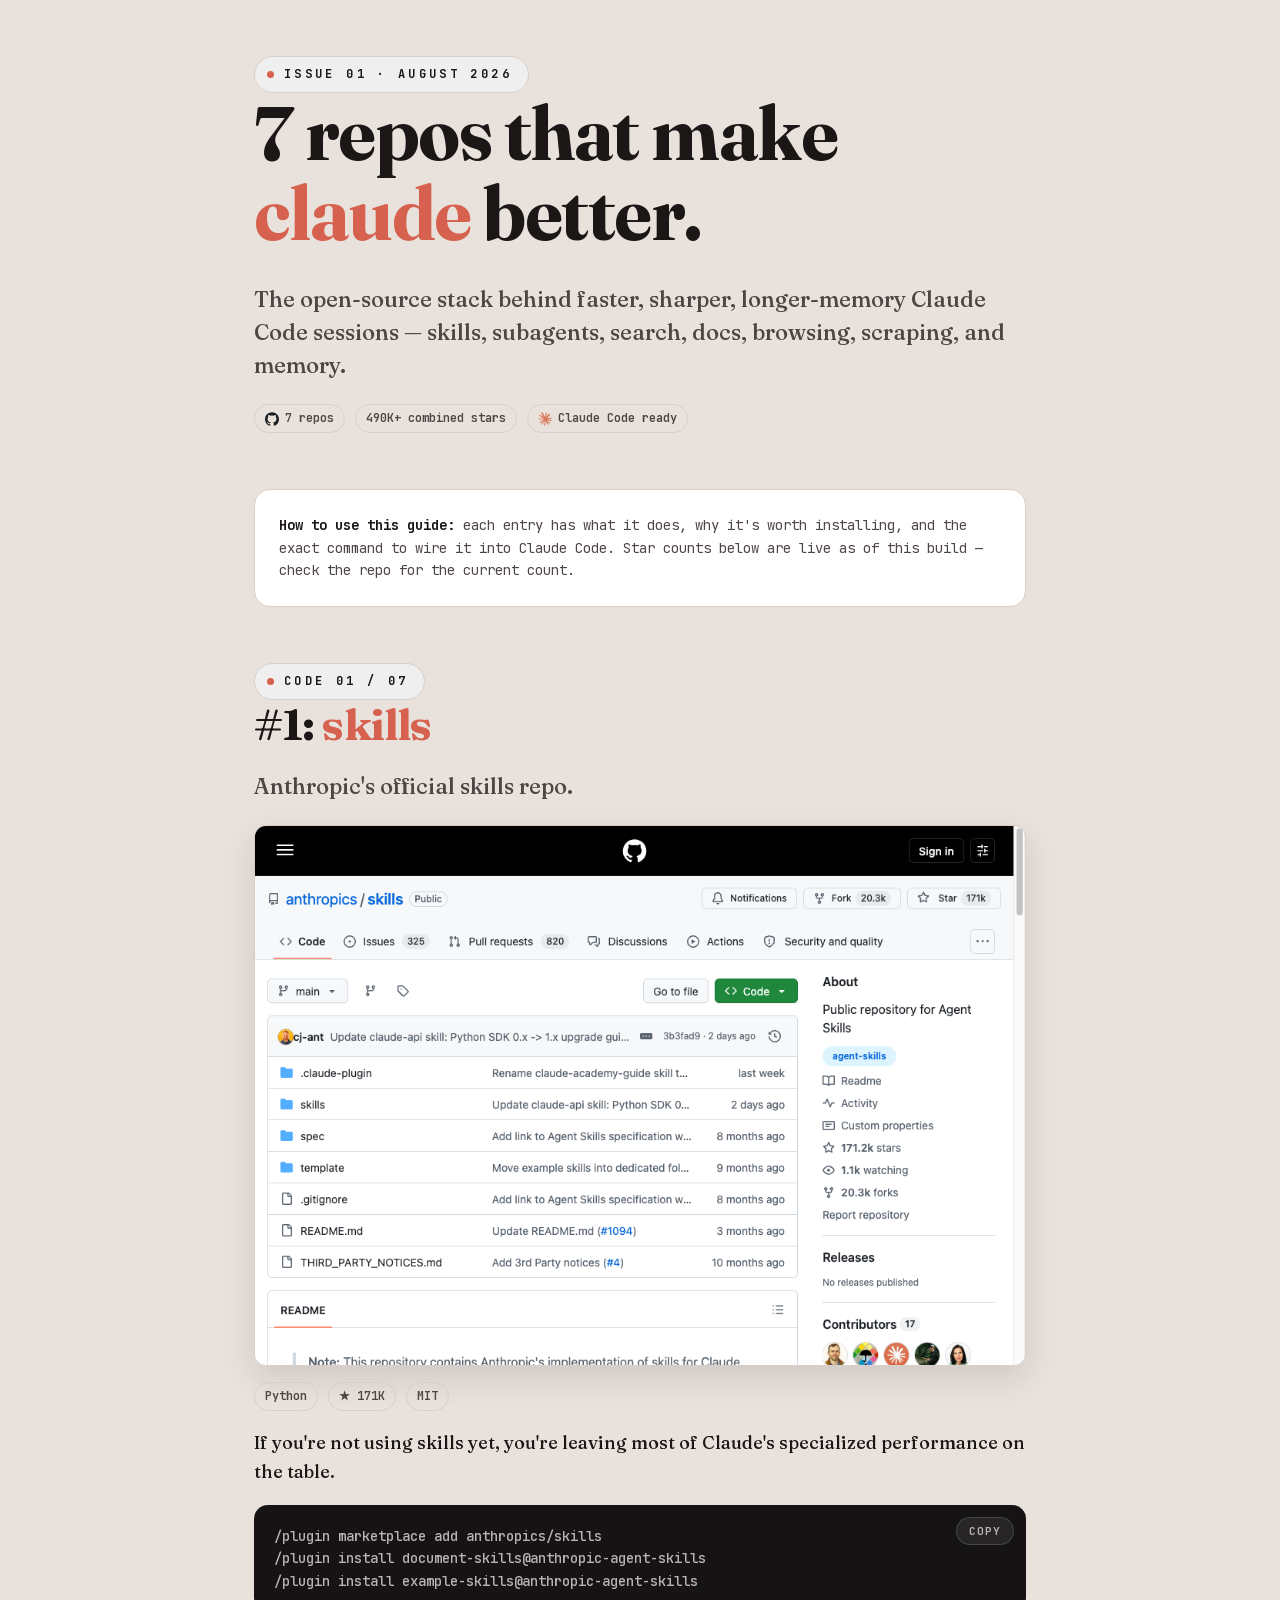
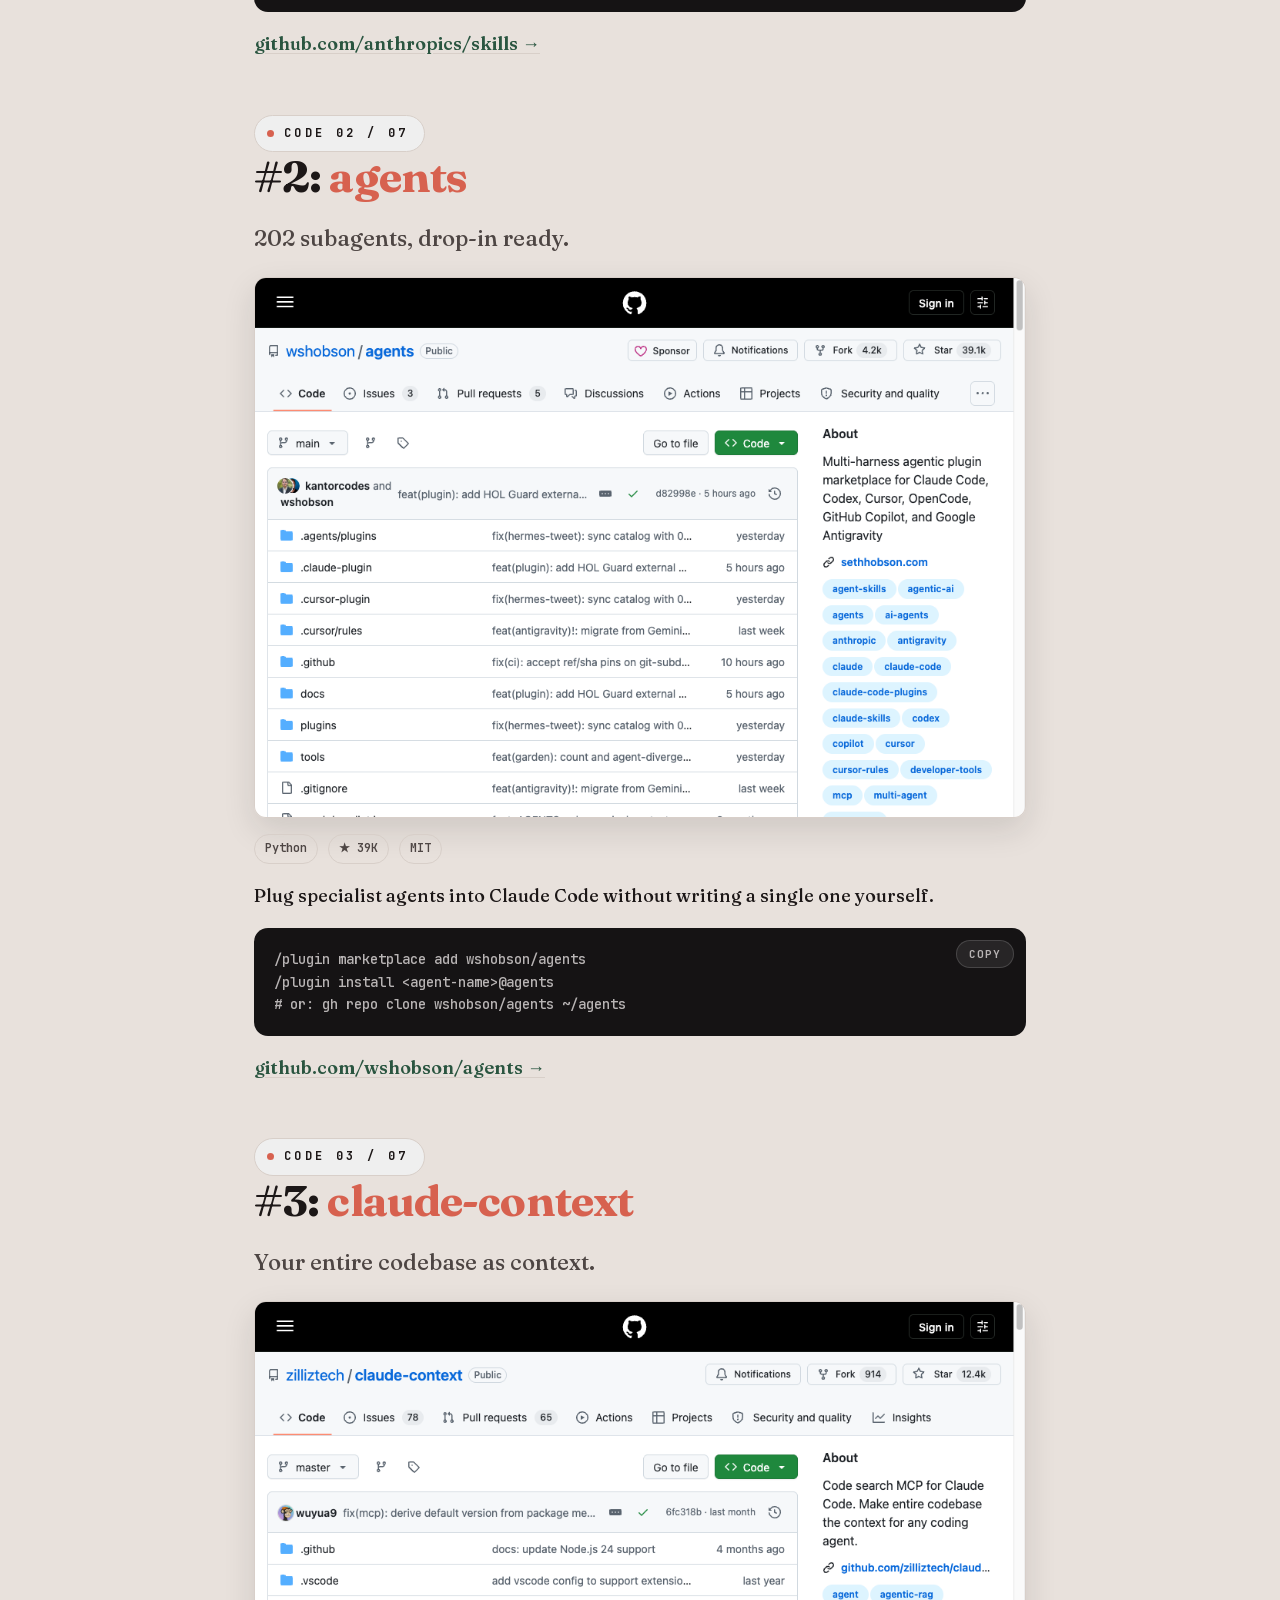
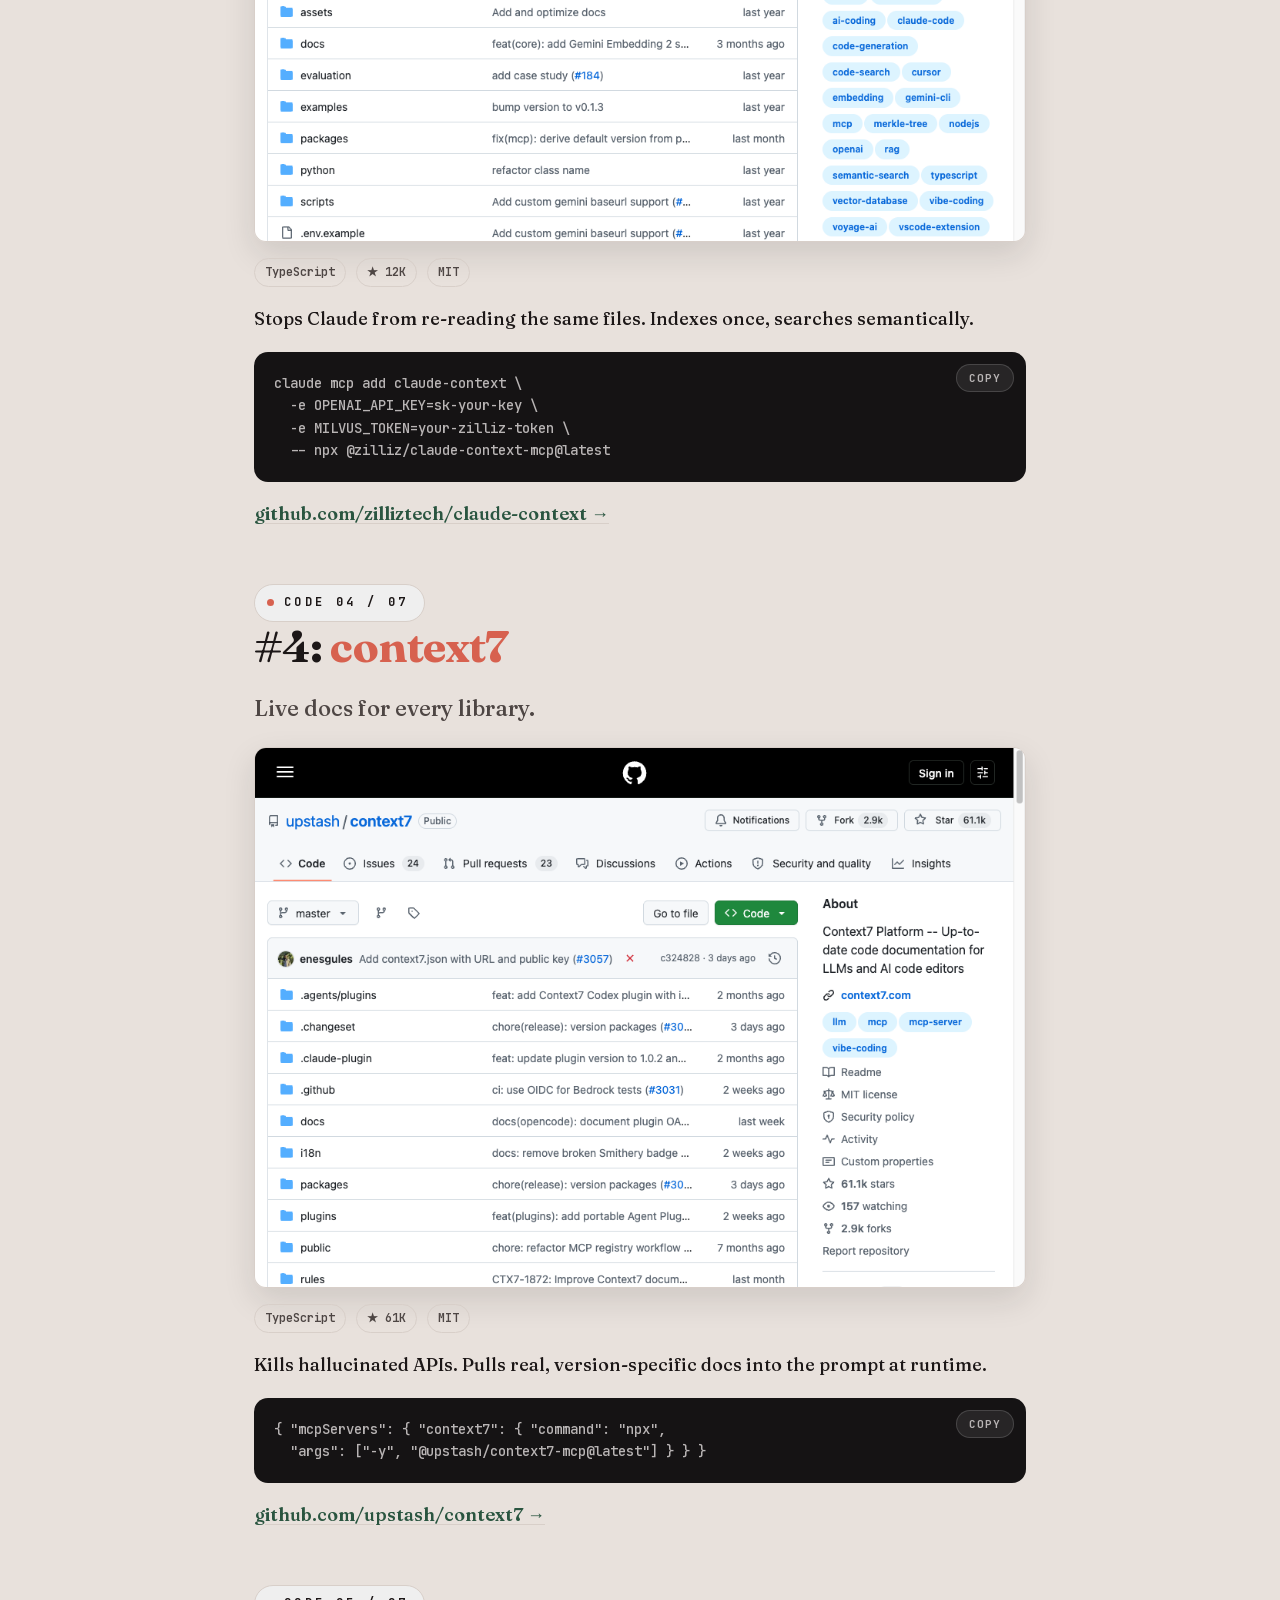
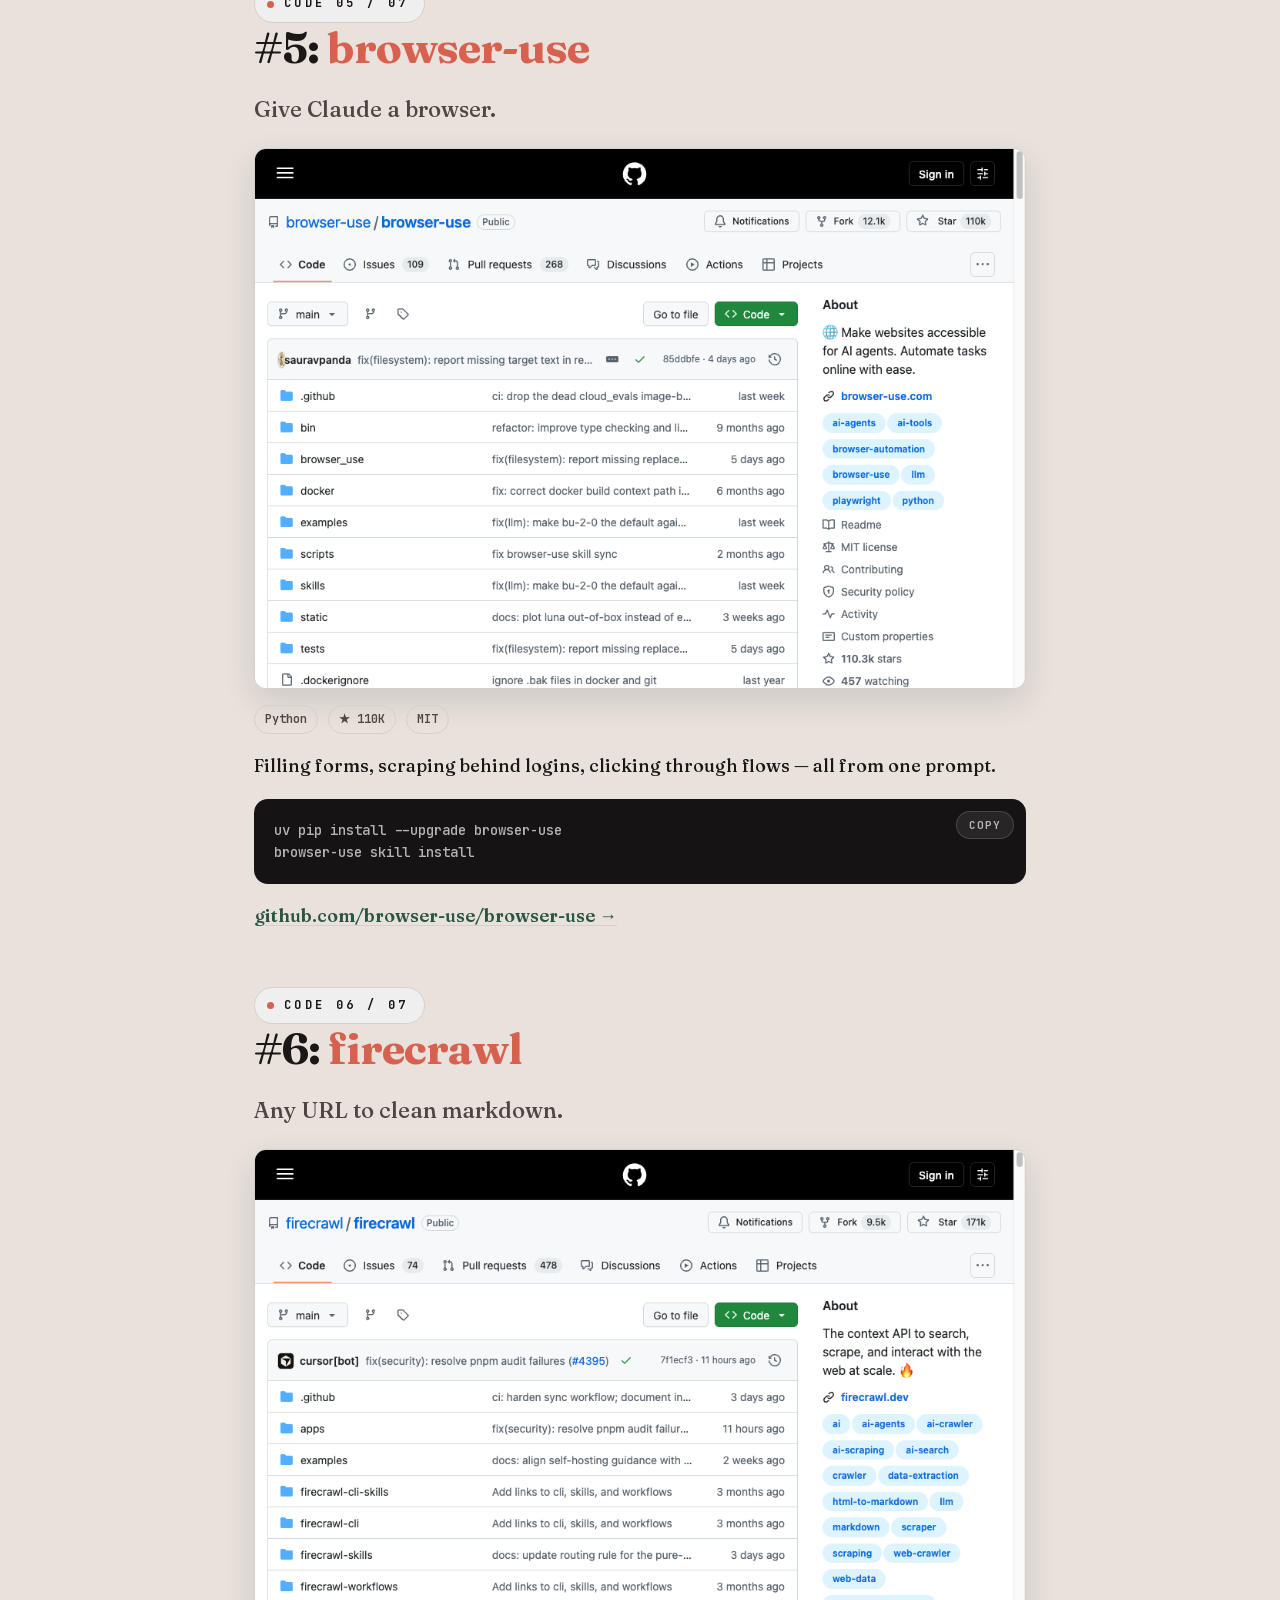
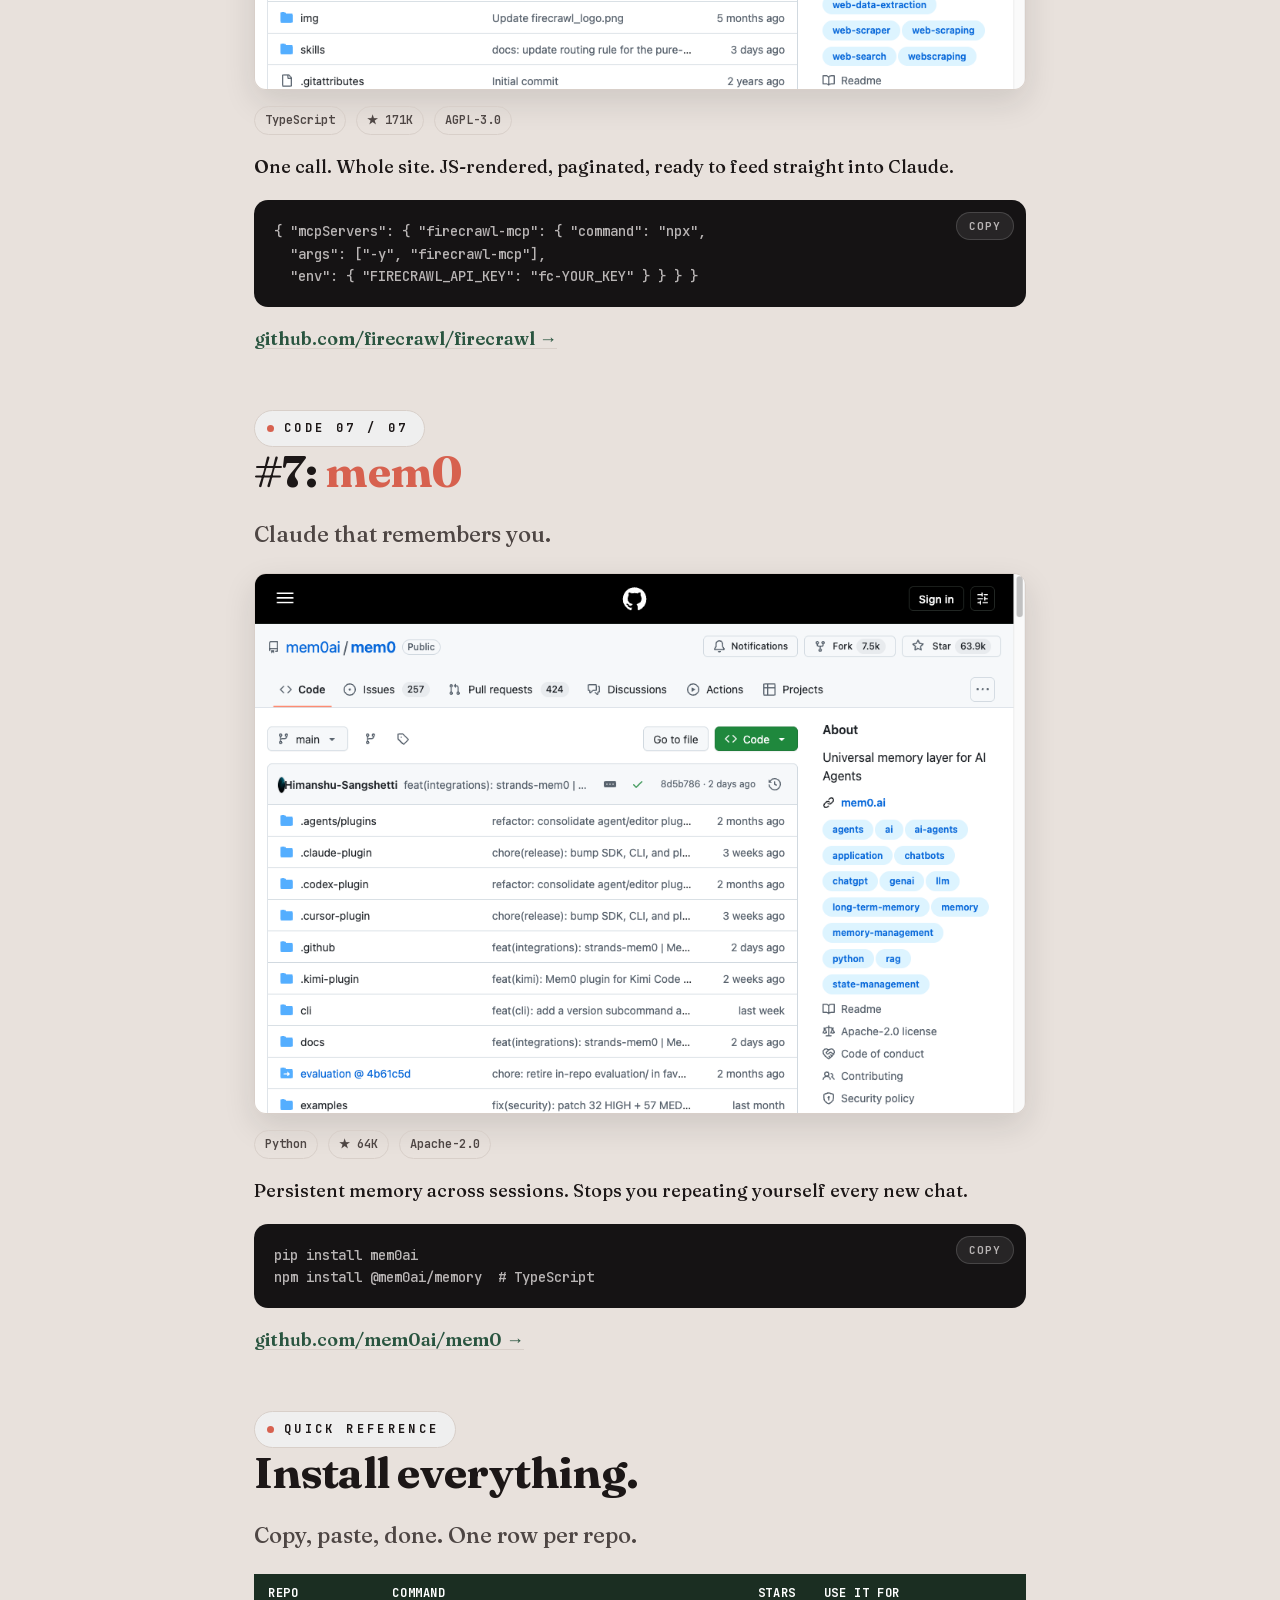
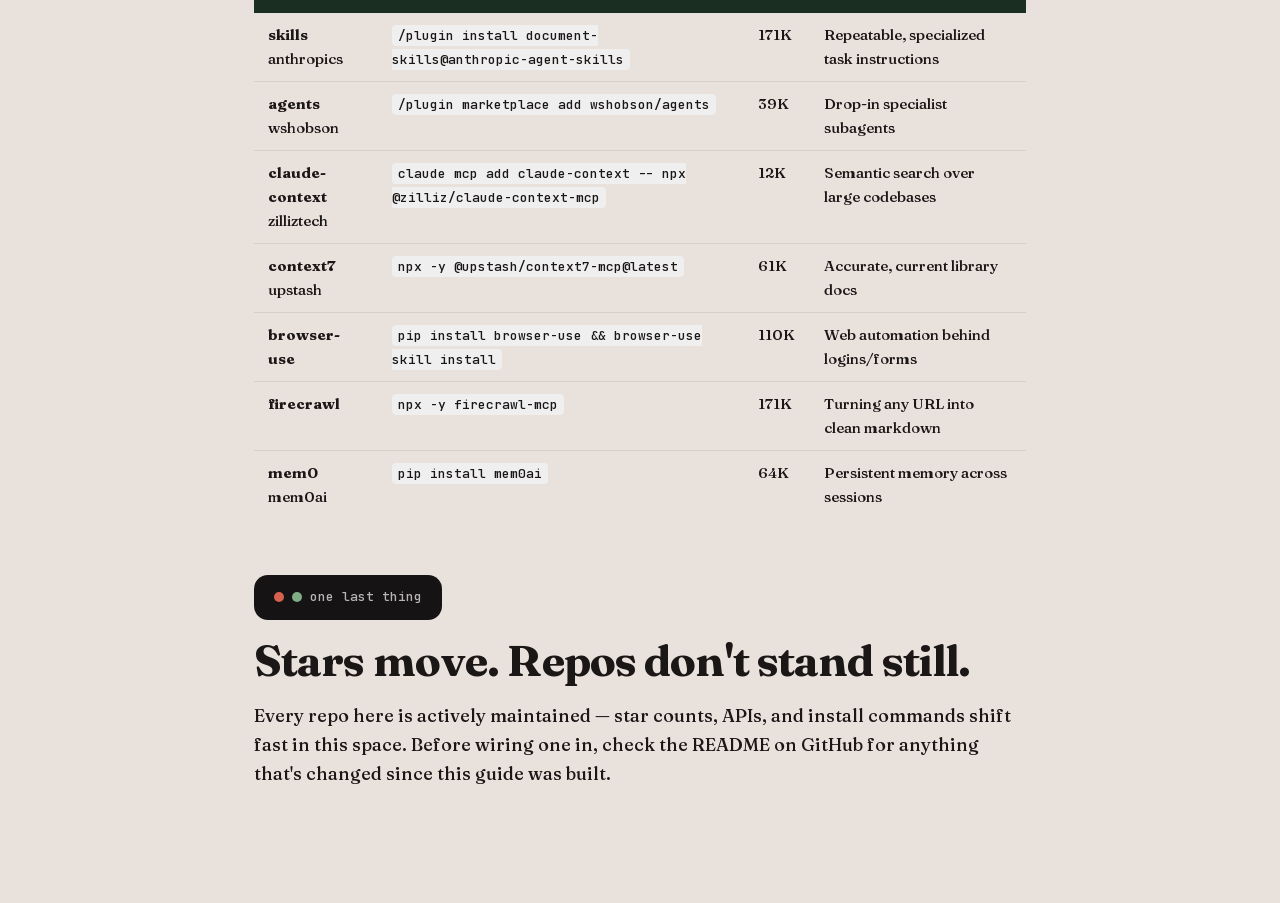
==== claude-toolkit/index.html @ 70ce28e1 "Build the Claude Toolkit eguide: 7 real repos, real screenshots Real GitHub screenshots (Playwright)" ====
<!doctype html>
<html lang="en">
<head>
<meta charset="utf-8">
<meta name="viewport" content="width=device-width, initial-scale=1">
<title>The Claude Toolkit — 7 Repos That Make Claude Better</title>
<link rel="stylesheet" href="../styles/grove/grove.css">
<script src="../styles/grove/grove.js" defer></script>
</head>
<body class="grove">
<div class="wrap">

  <section class="section">
    <span class="kicker">Issue 01 · August 2026</span>
    <h1>7 repos that make <span style="color:var(--grove-coral)">claude</span> better.</h1>
    <p class="lead">The open-source stack behind faster, sharper, longer-memory Claude Code sessions — skills, subagents, search, docs, browsing, scraping, and memory.</p>
    <div style="display:flex; gap:10px; flex-wrap:wrap; margin-top:8px;">
      <span class="tag"><img src="../styles/icons/github.svg" alt="" width="14" height="14"> 7 repos</span>
      <span class="tag">490K+ combined stars</span>
      <span class="tag"><img src="../styles/icons/anthropic.svg" alt="" width="14" height="14"> Claude Code ready</span>
    </div>
  </section>

  <section class="section">
    <div class="card mono" style="font-size:14px; color:var(--grove-muted);">
      <strong style="color:var(--grove-ink);">How to use this guide:</strong> each entry has what it does, why it's worth installing, and the exact command to wire it into Claude Code. Star counts below are live as of this build — check the repo for the current count.
    </div>
  </section>

  <!-- 01 skills -->
  <section class="section">
    <span class="kicker">Code 01 / 07</span>
    <h2>#1: <span style="color:var(--grove-coral)">skills</span></h2>
    <p class="lead">Anthropic's official skills repo.</p>
    <div class="screenshot">
      <img src="assets/screenshots/anthropics-skills.png" alt="anthropics/skills repository on GitHub" loading="lazy">
    </div>
    <div style="display:flex; gap:10px; flex-wrap:wrap; margin:14px 0;">
      <span class="tag">Python</span>
      <span class="tag">★ 171K</span>
      <span class="tag">MIT</span>
    </div>
    <p>If you're not using skills yet, you're leaving most of Claude's specialized performance on the table.</p>
    <div class="code-block">
      <button class="copy-btn" type="button">Copy</button>
      <pre>/plugin marketplace add anthropics/skills
/plugin install document-skills@anthropic-agent-skills
/plugin install example-skills@anthropic-agent-skills</pre>
    </div>
    <p><a href="https://github.com/anthropics/skills">github.com/anthropics/skills →</a></p>
  </section>

  <!-- 02 agents -->
  <section class="section">
    <span class="kicker">Code 02 / 07</span>
    <h2>#2: <span style="color:var(--grove-coral)">agents</span></h2>
    <p class="lead">202 subagents, drop-in ready.</p>
    <div class="screenshot">
      <img src="assets/screenshots/wshobson-agents.png" alt="wshobson/agents repository on GitHub" loading="lazy">
    </div>
    <div style="display:flex; gap:10px; flex-wrap:wrap; margin:14px 0;">
      <span class="tag">Python</span>
      <span class="tag">★ 39K</span>
      <span class="tag">MIT</span>
    </div>
    <p>Plug specialist agents into Claude Code without writing a single one yourself.</p>
    <div class="code-block">
      <button class="copy-btn" type="button">Copy</button>
      <pre>/plugin marketplace add wshobson/agents
/plugin install &lt;agent-name&gt;@agents
# or: gh repo clone wshobson/agents ~/agents</pre>
    </div>
    <p><a href="https://github.com/wshobson/agents">github.com/wshobson/agents →</a></p>
  </section>

  <!-- 03 claude-context -->
  <section class="section">
    <span class="kicker">Code 03 / 07</span>
    <h2>#3: <span style="color:var(--grove-coral)">claude-context</span></h2>
    <p class="lead">Your entire codebase as context.</p>
    <div class="screenshot">
      <img src="assets/screenshots/zilliztech-claude-context.png" alt="zilliztech/claude-context repository on GitHub" loading="lazy">
    </div>
    <div style="display:flex; gap:10px; flex-wrap:wrap; margin:14px 0;">
      <span class="tag">TypeScript</span>
      <span class="tag">★ 12K</span>
      <span class="tag">MIT</span>
    </div>
    <p>Stops Claude from re-reading the same files. Indexes once, searches semantically.</p>
    <div class="code-block">
      <button class="copy-btn" type="button">Copy</button>
      <pre>claude mcp add claude-context \
  -e OPENAI_API_KEY=sk-your-key \
  -e MILVUS_TOKEN=your-zilliz-token \
  -- npx @zilliz/claude-context-mcp@latest</pre>
    </div>
    <p><a href="https://github.com/zilliztech/claude-context">github.com/zilliztech/claude-context →</a></p>
  </section>

  <!-- 04 context7 -->
  <section class="section">
    <span class="kicker">Code 04 / 07</span>
    <h2>#4: <span style="color:var(--grove-coral)">context7</span></h2>
    <p class="lead">Live docs for every library.</p>
    <div class="screenshot">
      <img src="assets/screenshots/upstash-context7.png" alt="upstash/context7 repository on GitHub" loading="lazy">
    </div>
    <div style="display:flex; gap:10px; flex-wrap:wrap; margin:14px 0;">
      <span class="tag">TypeScript</span>
      <span class="tag">★ 61K</span>
      <span class="tag">MIT</span>
    </div>
    <p>Kills hallucinated APIs. Pulls real, version-specific docs into the prompt at runtime.</p>
    <div class="code-block">
      <button class="copy-btn" type="button">Copy</button>
      <pre>{ "mcpServers": { "context7": { "command": "npx",
  "args": ["-y", "@upstash/context7-mcp@latest"] } } }</pre>
    </div>
    <p><a href="https://github.com/upstash/context7">github.com/upstash/context7 →</a></p>
  </section>

  <!-- 05 browser-use -->
  <section class="section">
    <span class="kicker">Code 05 / 07</span>
    <h2>#5: <span style="color:var(--grove-coral)">browser-use</span></h2>
    <p class="lead">Give Claude a browser.</p>
    <div class="screenshot">
      <img src="assets/screenshots/browser-use.png" alt="browser-use/browser-use repository on GitHub" loading="lazy">
    </div>
    <div style="display:flex; gap:10px; flex-wrap:wrap; margin:14px 0;">
      <span class="tag">Python</span>
      <span class="tag">★ 110K</span>
      <span class="tag">MIT</span>
    </div>
    <p>Filling forms, scraping behind logins, clicking through flows — all from one prompt.</p>
    <div class="code-block">
      <button class="copy-btn" type="button">Copy</button>
      <pre>uv pip install --upgrade browser-use
browser-use skill install</pre>
    </div>
    <p><a href="https://github.com/browser-use/browser-use">github.com/browser-use/browser-use →</a></p>
  </section>

  <!-- 06 firecrawl -->
  <section class="section">
    <span class="kicker">Code 06 / 07</span>
    <h2>#6: <span style="color:var(--grove-coral)">firecrawl</span></h2>
    <p class="lead">Any URL to clean markdown.</p>
    <div class="screenshot">
      <img src="assets/screenshots/firecrawl.png" alt="firecrawl/firecrawl repository on GitHub" loading="lazy">
    </div>
    <div style="display:flex; gap:10px; flex-wrap:wrap; margin:14px 0;">
      <span class="tag">TypeScript</span>
      <span class="tag">★ 171K</span>
      <span class="tag">AGPL-3.0</span>
    </div>
    <p>One call. Whole site. JS-rendered, paginated, ready to feed straight into Claude.</p>
    <div class="code-block">
      <button class="copy-btn" type="button">Copy</button>
      <pre>{ "mcpServers": { "firecrawl-mcp": { "command": "npx",
  "args": ["-y", "firecrawl-mcp"],
  "env": { "FIRECRAWL_API_KEY": "fc-YOUR_KEY" } } } }</pre>
    </div>
    <p><a href="https://github.com/firecrawl/firecrawl">github.com/firecrawl/firecrawl →</a></p>
  </section>

  <!-- 07 mem0 -->
  <section class="section">
    <span class="kicker">Code 07 / 07</span>
    <h2>#7: <span style="color:var(--grove-coral)">mem0</span></h2>
    <p class="lead">Claude that remembers you.</p>
    <div class="screenshot">
      <img src="assets/screenshots/mem0.png" alt="mem0ai/mem0 repository on GitHub" loading="lazy">
    </div>
    <div style="display:flex; gap:10px; flex-wrap:wrap; margin:14px 0;">
      <span class="tag">Python</span>
      <span class="tag">★ 64K</span>
      <span class="tag">Apache-2.0</span>
    </div>
    <p>Persistent memory across sessions. Stops you repeating yourself every new chat.</p>
    <div class="code-block">
      <button class="copy-btn" type="button">Copy</button>
      <pre>pip install mem0ai
npm install @mem0ai/memory  # TypeScript</pre>
    </div>
    <p><a href="https://github.com/mem0ai/mem0">github.com/mem0ai/mem0 →</a></p>
  </section>

  <section class="section">
    <span class="kicker">Quick Reference</span>
    <h2>Install everything.</h2>
    <p class="lead">Copy, paste, done. One row per repo.</p>
    <div style="overflow-x:auto;">
    <table>
      <thead>
        <tr><th>Repo</th><th>Command</th><th>Stars</th><th>Use it for</th></tr>
      </thead>
      <tbody>
        <tr><td><strong>skills</strong><br>anthropics</td><td><span class="mono-cell">/plugin install document-skills@anthropic-agent-skills</span></td><td>171K</td><td>Repeatable, specialized task instructions</td></tr>
        <tr><td><strong>agents</strong><br>wshobson</td><td><span class="mono-cell">/plugin marketplace add wshobson/agents</span></td><td>39K</td><td>Drop-in specialist subagents</td></tr>
        <tr><td><strong>claude-context</strong><br>zilliztech</td><td><span class="mono-cell">claude mcp add claude-context -- npx @zilliz/claude-context-mcp</span></td><td>12K</td><td>Semantic search over large codebases</td></tr>
        <tr><td><strong>context7</strong><br>upstash</td><td><span class="mono-cell">npx -y @upstash/context7-mcp@latest</span></td><td>61K</td><td>Accurate, current library docs</td></tr>
        <tr><td><strong>browser-use</strong></td><td><span class="mono-cell">pip install browser-use && browser-use skill install</span></td><td>110K</td><td>Web automation behind logins/forms</td></tr>
        <tr><td><strong>firecrawl</strong></td><td><span class="mono-cell">npx -y firecrawl-mcp</span></td><td>171K</td><td>Turning any URL into clean markdown</td></tr>
        <tr><td><strong>mem0</strong><br>mem0ai</td><td><span class="mono-cell">pip install mem0ai</span></td><td>64K</td><td>Persistent memory across sessions</td></tr>
      </tbody>
    </table>
    </div>
  </section>

  <section class="section">
    <div class="terminal" style="width:auto; display:inline-flex;">
      <span class="dot" style="background:var(--grove-coral)"></span><span class="dot" style="background:var(--grove-sage)"></span>
      one last thing
    </div>
    <h2 style="margin-top:16px;">Stars move. Repos don't stand still.</h2>
    <p>Every repo here is actively maintained — star counts, APIs, and install commands shift fast in this space. Before wiring one in, check the README on GitHub for anything that's changed since this guide was built.</p>
  </section>

</div>
</body>
</html>
---- styles/grove/grove.css ----
/*
  Grove Editorial — eGuides design system
  Source: MotionAgent "Grove Editorial" video pack, exported into styles/grove/ on 2026-08-23.
  Reference: grove-editorial-design-system.html + the Grove-*.svg files in this folder.

  Usage: link this file, add class="grove" to <body>, use the utility
  classes below (.kicker, .card, .stat, .lead, .mono, .script, .graph-paper,
  .icon-tile, .terminal) to match the patterns shown in the reference files.
*/

@font-face {
  font-family: 'Fraunces';
  font-weight: 300 900;
  font-style: normal;
  font-display: swap;
  src: url('fonts/Fraunces-Variable.woff2') format('woff2');
}
@font-face {
  font-family: 'JetBrains Mono';
  font-weight: 100 800;
  font-style: normal;
  font-display: swap;
  src: url('fonts/JetBrainsMono-Variable.woff2') format('woff2');
}
@font-face {
  font-family: 'Lobster';
  font-weight: 400;
  font-style: normal;
  font-display: swap;
  src: url('fonts/Lobster-Regular.woff2') format('woff2');
}

:root {
  /* canvas & structure */
  --grove-paper: #E8E1DC;
  --grove-paper-line: #D8CFC9;
  --grove-forest: #1B2E22;
  --grove-forest-deep: #16271C;
  --grove-surface: #151314;
  --grove-surface-text: #B8B4B4;
  --grove-chip: #EFEFEF;

  /* accent — one warm hue at a time, ration the coral */
  --grove-sage: #7FAE86;
  --grove-coral: #D7614F;

  /* text-safe roles (WCAG AA on paper) */
  --grove-ink: #1C1717;
  --grove-muted: #4E4644;
  --grove-accent-text: #2A5540;
  --grove-alert-text: #8E3222;
  --grove-payoff-text: #1F5C42;

  /* type */
  --grove-font-serif: 'Fraunces', Georgia, serif;
  --grove-font-mono: 'JetBrains Mono', monospace;
  --grove-font-script: 'Lobster', cursive;
}

.grove, .grove * { box-sizing: border-box; }

body.grove {
  margin: 0;
  background: var(--grove-paper);
  color: var(--grove-ink);
  font-family: var(--grove-font-serif);
  font-weight: 500;
  font-size: 18px;
  line-height: 1.6;
}

.grove h1, .grove h2, .grove h3 {
  font-family: var(--grove-font-serif);
  font-weight: 700;
  letter-spacing: -0.02em;
  color: var(--grove-ink);
  margin: 0 0 0.4em;
}
.grove h1 { font-size: clamp(40px, 6vw, 76px); line-height: 1.05; }
.grove h2 { font-size: clamp(30px, 4vw, 44px); line-height: 1.1; }
.grove h3 { font-size: 26px; line-height: 1.2; }

.grove .stat {
  font-family: var(--grove-font-serif);
  font-weight: 700;
  letter-spacing: -0.02em;
  font-size: clamp(56px, 8vw, 96px);
  line-height: 1;
}

.grove .lead {
  font-family: var(--grove-font-serif);
  font-weight: 500;
  font-size: 22px;
  line-height: 1.5;
  color: var(--grove-muted);
}

.grove .mono {
  font-family: var(--grove-font-mono);
  font-weight: 400;
  font-size: 16px;
}

.grove .script {
  font-family: var(--grove-font-script);
  font-weight: 400;
  color: var(--grove-coral);
  font-size: 40px;
}

/* kicker pill: small rounded badge, e.g. "03 / DECODE" */
.grove .kicker {
  display: inline-flex;
  align-items: center;
  gap: 10px;
  width: fit-content;
  background: var(--grove-chip);
  border: 1px solid var(--grove-paper-line);
  border-radius: 999px;
  padding: 8px 16px 8px 12px;
  font-family: var(--grove-font-mono);
  font-weight: 700;
  font-size: 12px;
  letter-spacing: 0.28em;
  text-transform: uppercase;
  color: var(--grove-ink);
}
.grove .kicker::before {
  content: '';
  width: 7px;
  height: 7px;
  border-radius: 50%;
  background: var(--grove-coral);
  display: inline-block;
}

/* graph-paper field: subtle grid background */
.grove .graph-paper {
  position: relative;
  background: var(--grove-paper);
}
.grove .graph-paper::before {
  content: '';
  position: absolute;
  inset: 0;
  opacity: 0.55;
  background-image:
    linear-gradient(var(--grove-paper-line) 1px, transparent 1px),
    linear-gradient(90deg, var(--grove-paper-line) 1px, transparent 1px);
  background-size: 32px 32px;
  pointer-events: none;
}

/* glossy beveled icon tile */
.grove .icon-tile {
  position: relative;
  width: 88px;
  height: 88px;
  border-radius: 20px;
  background: var(--grove-forest);
  overflow: hidden;
  flex-shrink: 0;
}
.grove .icon-tile.coral { background: var(--grove-coral); }
.grove .icon-tile::after {
  content: '';
  position: absolute;
  inset: 0;
  background: linear-gradient(135deg, rgba(255,255,255,0.4), rgba(255,255,255,0) 58%);
}

/* dark terminal-style card floating on paper */
.grove .terminal {
  display: flex;
  align-items: center;
  gap: 8px;
  background: var(--grove-surface);
  border-radius: 14px;
  padding: 12px 20px;
  font-family: var(--grove-font-mono);
  font-size: 13px;
  color: var(--grove-surface-text);
  width: fit-content;
}
.grove .terminal .dot {
  width: 10px;
  height: 10px;
  border-radius: 50%;
}

/* generic card on paper */
.grove .card {
  background: #FFFFFF;
  border: 1px solid var(--grove-paper-line);
  border-radius: 16px;
  padding: 24px;
}

/* links — guides are reference material, so make clickable obvious */
.grove a {
  color: var(--grove-accent-text);
  font-weight: 600;
  text-decoration: underline;
  text-decoration-color: var(--grove-paper-line);
  text-underline-offset: 3px;
  transition: color 0.15s, text-decoration-color 0.15s;
}
.grove a:hover {
  color: var(--grove-coral);
  text-decoration-color: currentColor;
}

/* copy-pastable code block: dark terminal surface + copy button.
   Markup: <div class="code-block"><button class="copy-btn">Copy</button><pre>...</pre></div>
   grove.js wires the button up via navigator.clipboard. */
.grove .code-block {
  position: relative;
  background: var(--grove-surface);
  border-radius: 14px;
  margin: 16px 0;
  overflow-x: auto;
}
.grove .code-block pre {
  margin: 0;
  padding: 20px 76px 20px 20px;
  font-family: var(--grove-font-mono);
  font-size: 14px;
  line-height: 1.6;
  color: var(--grove-surface-text);
  white-space: pre;
}
.grove .code-block code {
  font-family: inherit;
  color: inherit;
}
.grove .copy-btn {
  position: absolute;
  top: 12px;
  right: 12px;
  font-family: var(--grove-font-mono);
  font-size: 11px;
  font-weight: 700;
  letter-spacing: 0.1em;
  text-transform: uppercase;
  color: var(--grove-surface-text);
  background: rgba(255, 255, 255, 0.08);
  border: 1px solid rgba(255, 255, 255, 0.15);
  border-radius: 999px;
  padding: 6px 12px;
  cursor: pointer;
  transition: background 0.15s, color 0.15s, border-color 0.15s;
}
.grove .copy-btn:hover {
  background: rgba(255, 255, 255, 0.16);
  color: #fff;
}
.grove .copy-btn.copied {
  background: var(--grove-sage);
  border-color: var(--grove-sage);
  color: var(--grove-forest-deep);
}

/* page container + section rhythm */
.grove .wrap {
  max-width: 820px;
  margin: 0 auto;
  padding: 56px 24px 96px;
}
.grove .section {
  margin: 0 0 56px;
}
.grove .section:last-child {
  margin-bottom: 0;
}

/* real screenshot, consistently framed */
.grove .screenshot {
  border-radius: 12px;
  overflow: hidden;
  border: 1px solid var(--grove-paper-line);
  box-shadow: 0 12px 32px rgba(28, 23, 23, 0.12);
  margin: 16px 0;
}
.grove .screenshot img {
  display: block;
  width: 100%;
  height: auto;
}

/* small inline badge, e.g. language / stars / license */
.grove .tag {
  display: inline-flex;
  align-items: center;
  gap: 6px;
  font-family: var(--grove-font-mono);
  font-size: 12px;
  font-weight: 600;
  color: var(--grove-muted);
  border: 1px solid var(--grove-paper-line);
  border-radius: 999px;
  padding: 4px 10px;
}

/* numbered step circle */
.grove .step-num {
  display: inline-flex;
  align-items: center;
  justify-content: center;
  width: 28px;
  height: 28px;
  border-radius: 50%;
  background: var(--grove-forest);
  color: #fff;
  font-family: var(--grove-font-mono);
  font-weight: 700;
  font-size: 13px;
  flex-shrink: 0;
}

/* tables */
.grove table {
  width: 100%;
  border-collapse: collapse;
  font-size: 15px;
}
.grove th {
  background: var(--grove-forest);
  color: #fff;
  text-align: left;
  padding: 10px 14px;
  font-family: var(--grove-font-mono);
  font-size: 12px;
  letter-spacing: 0.05em;
  text-transform: uppercase;
}
.grove td {
  padding: 10px 14px;
  border-bottom: 1px solid var(--grove-paper-line);
  vertical-align: top;
}
.grove tr:last-child td {
  border-bottom: none;
}
.grove td .mono-cell {
  font-family: var(--grove-font-mono);
  font-size: 13px;
  background: var(--grove-chip);
  padding: 2px 6px;
  border-radius: 4px;
}
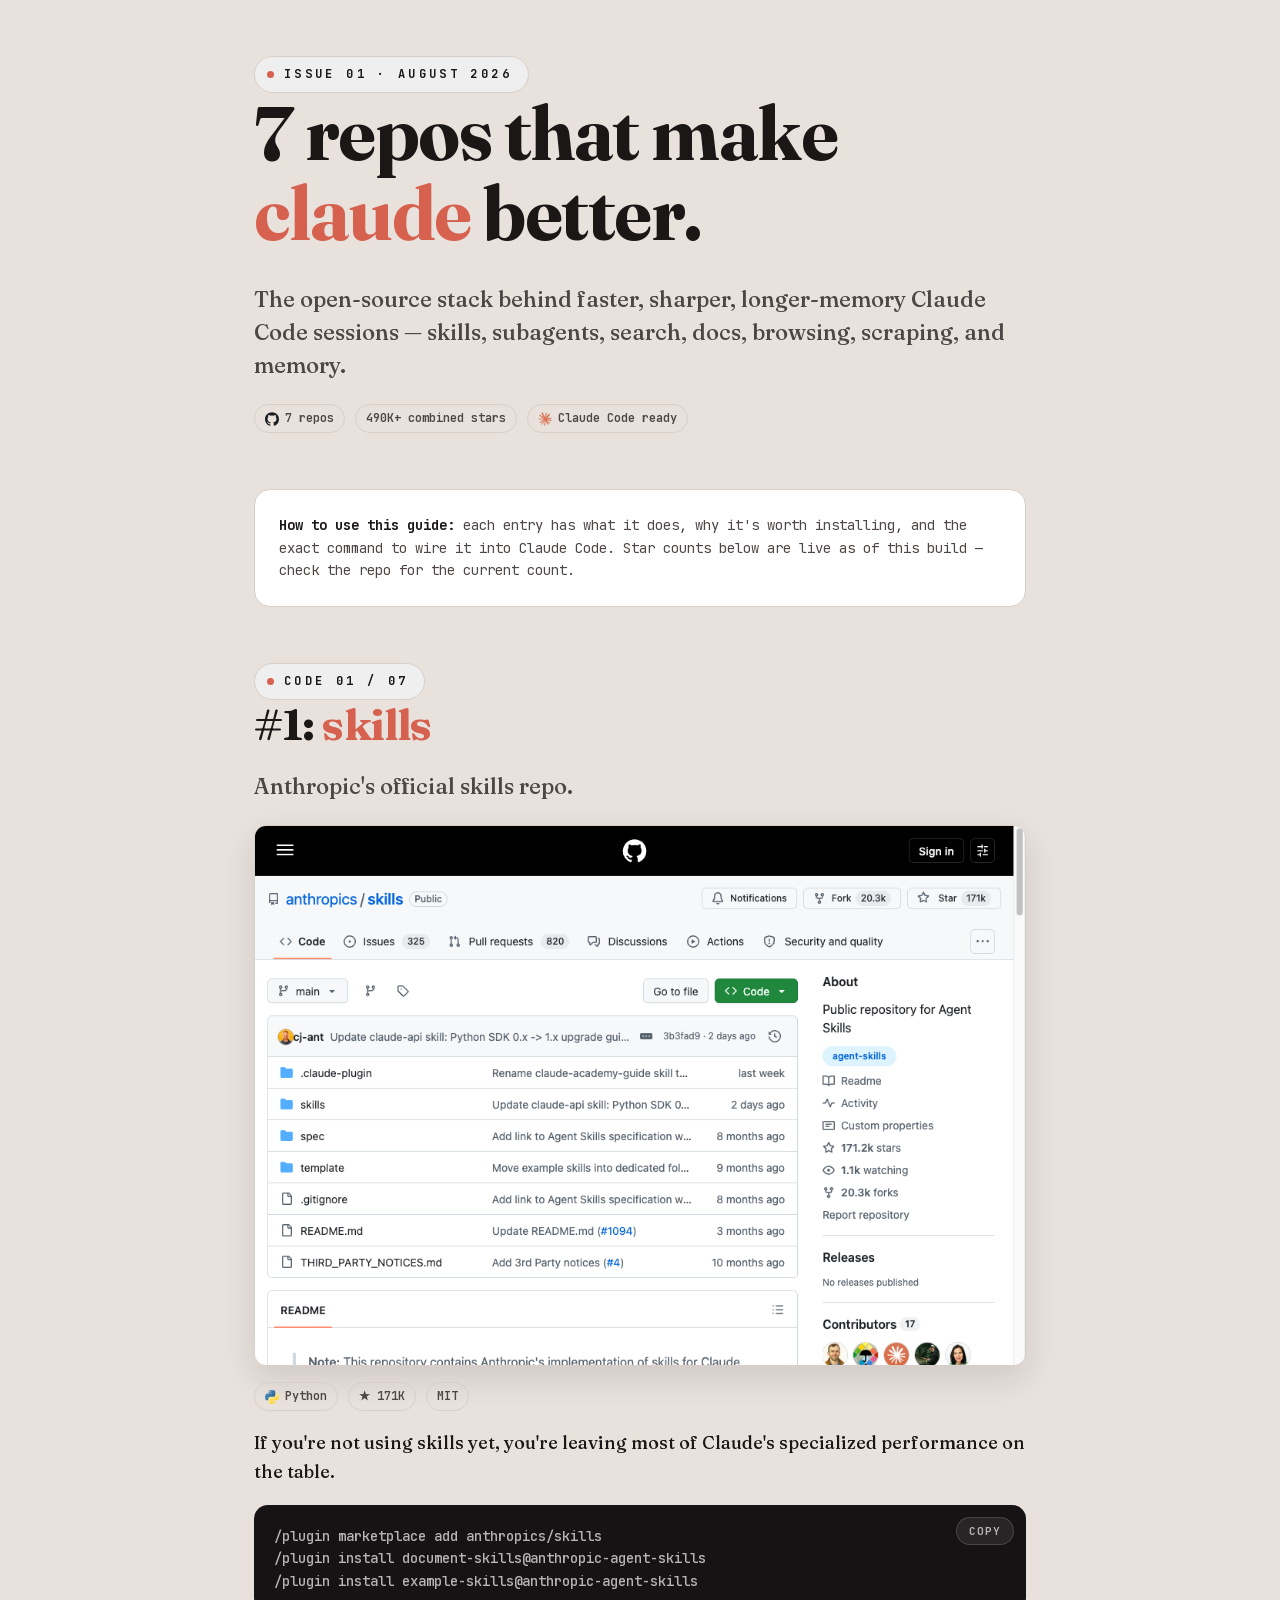
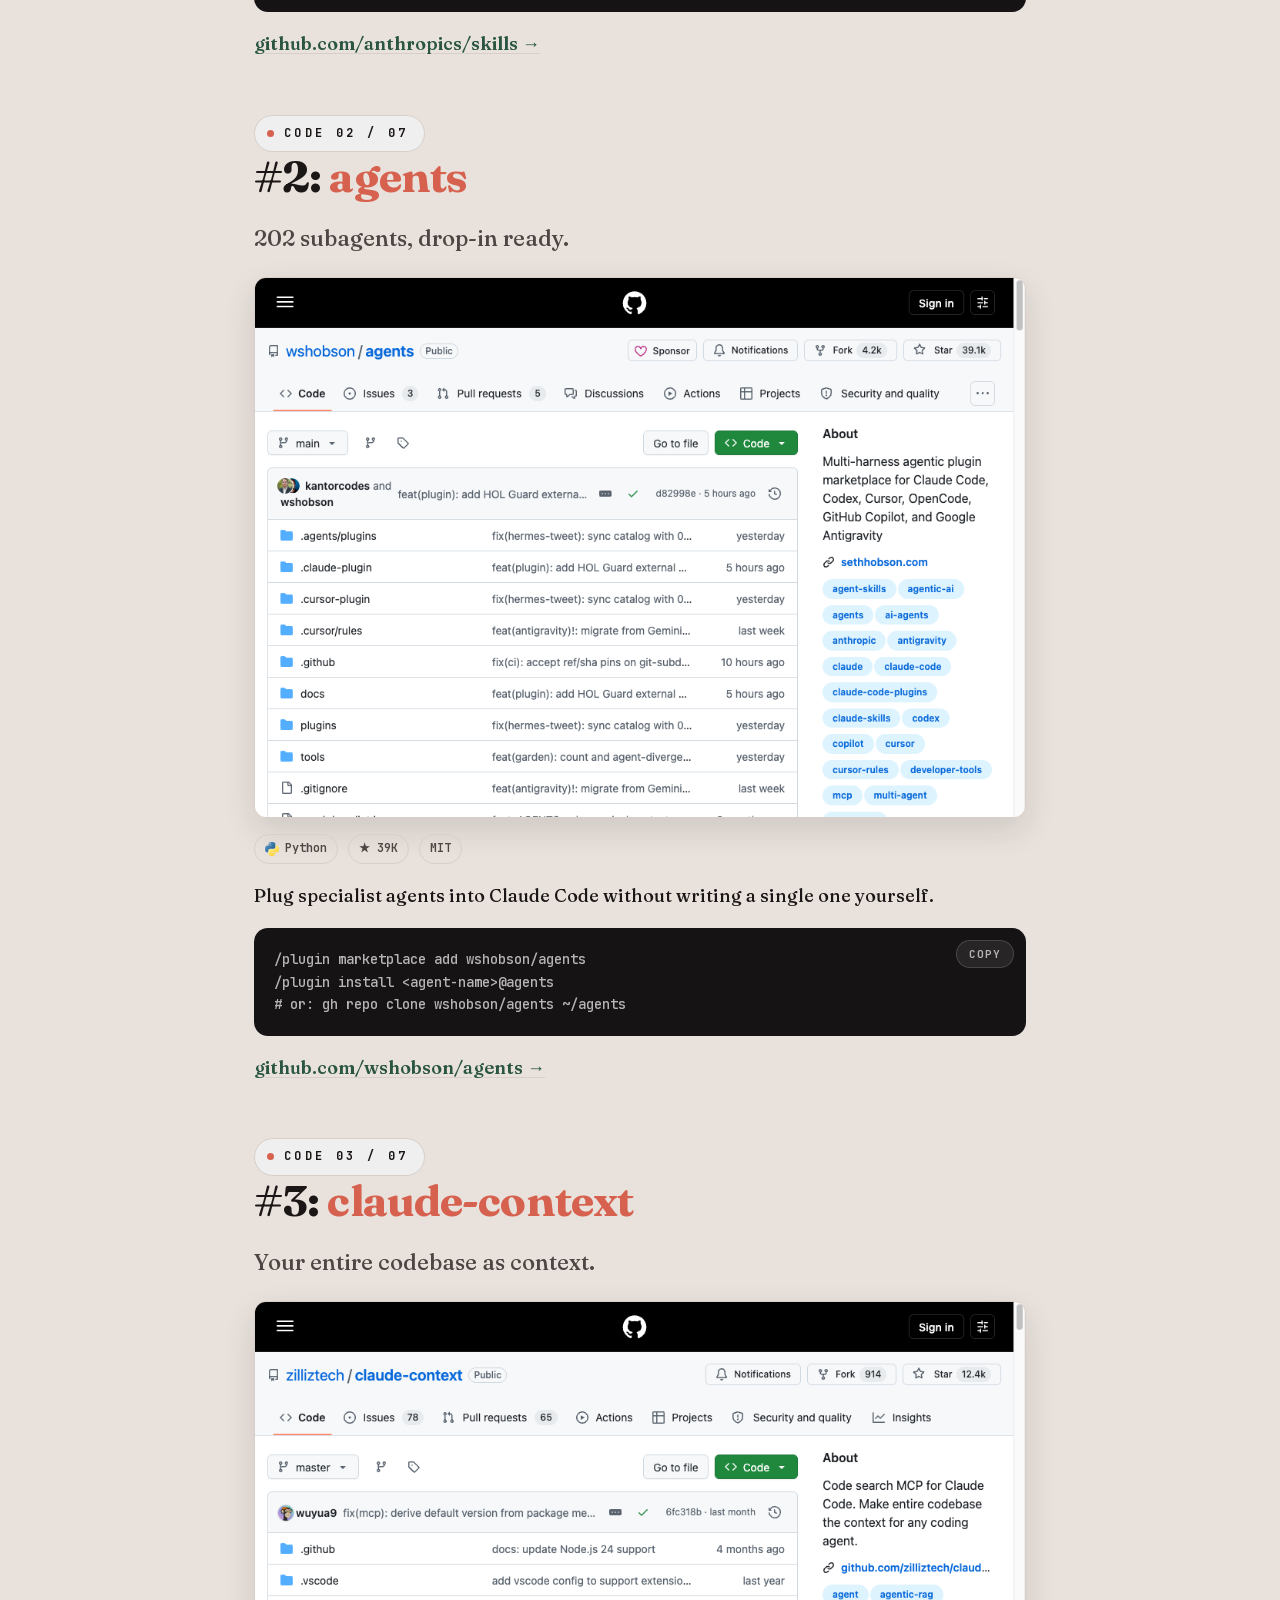
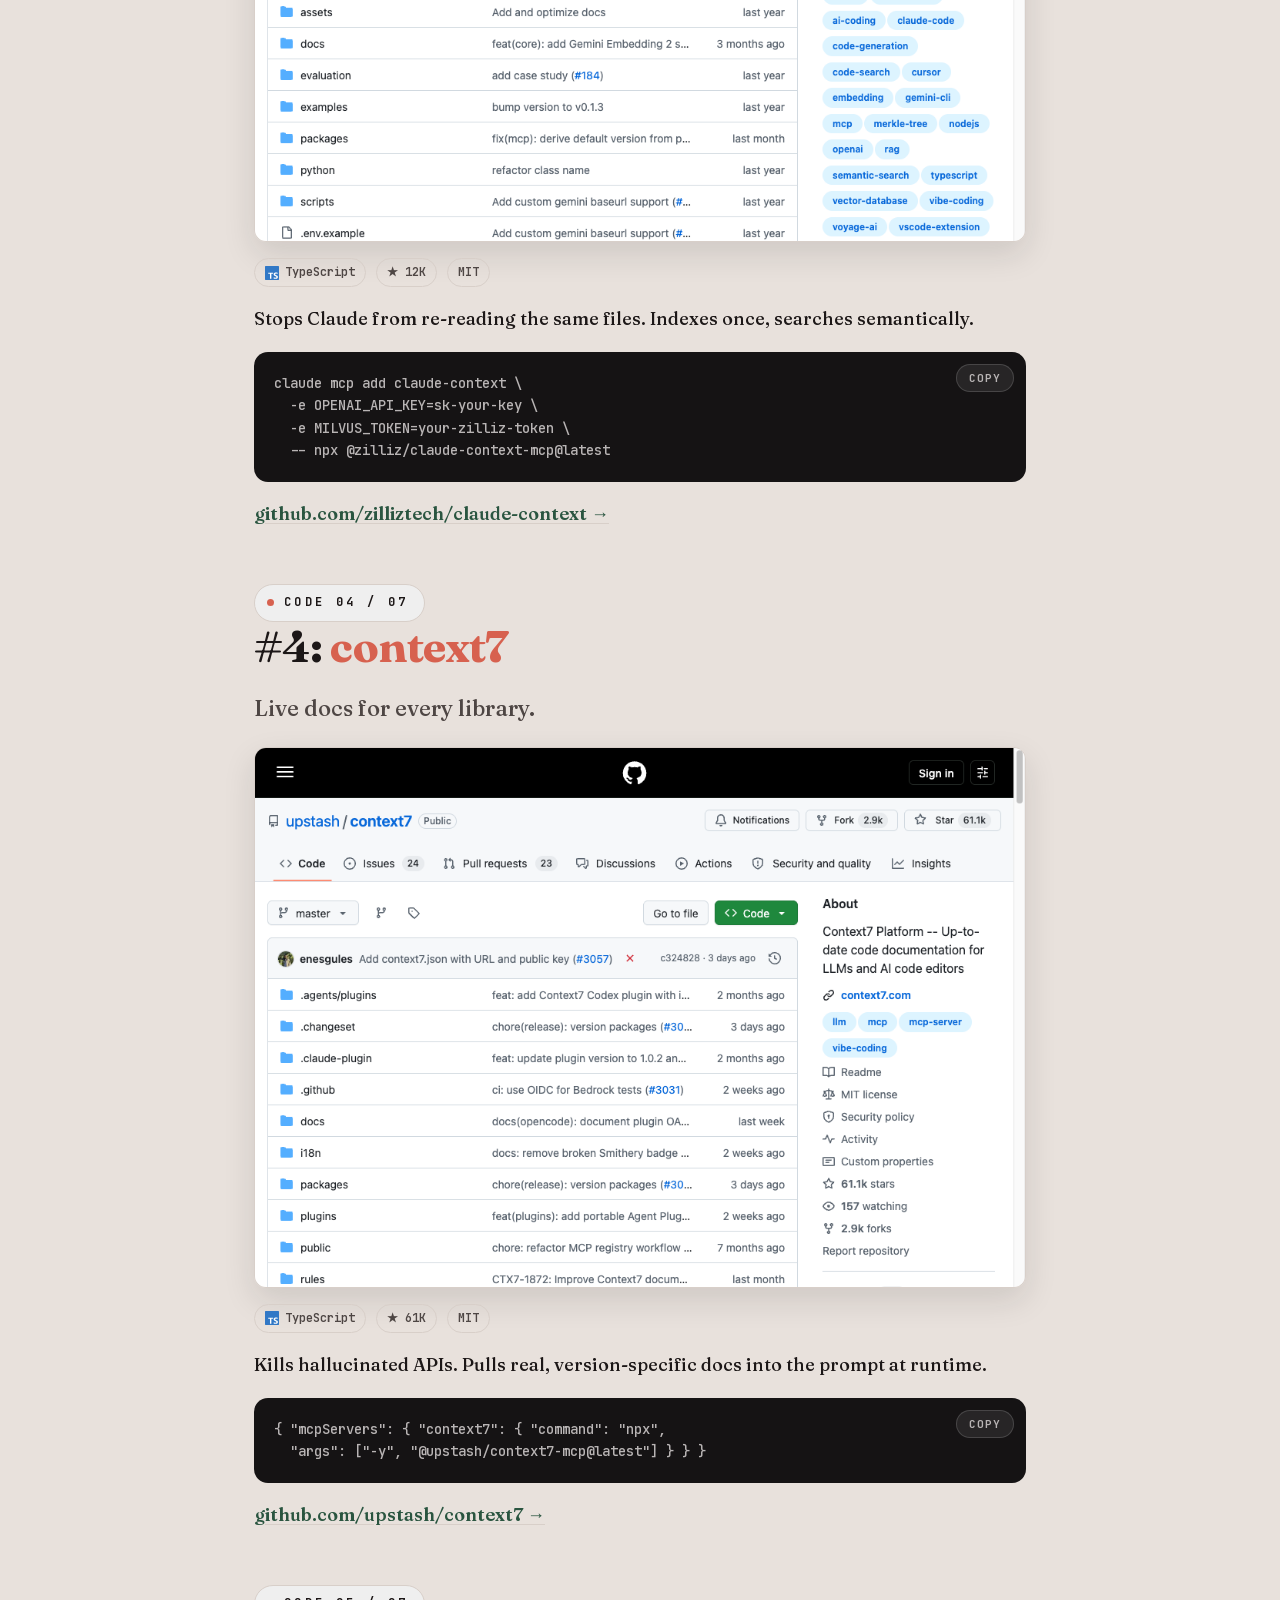
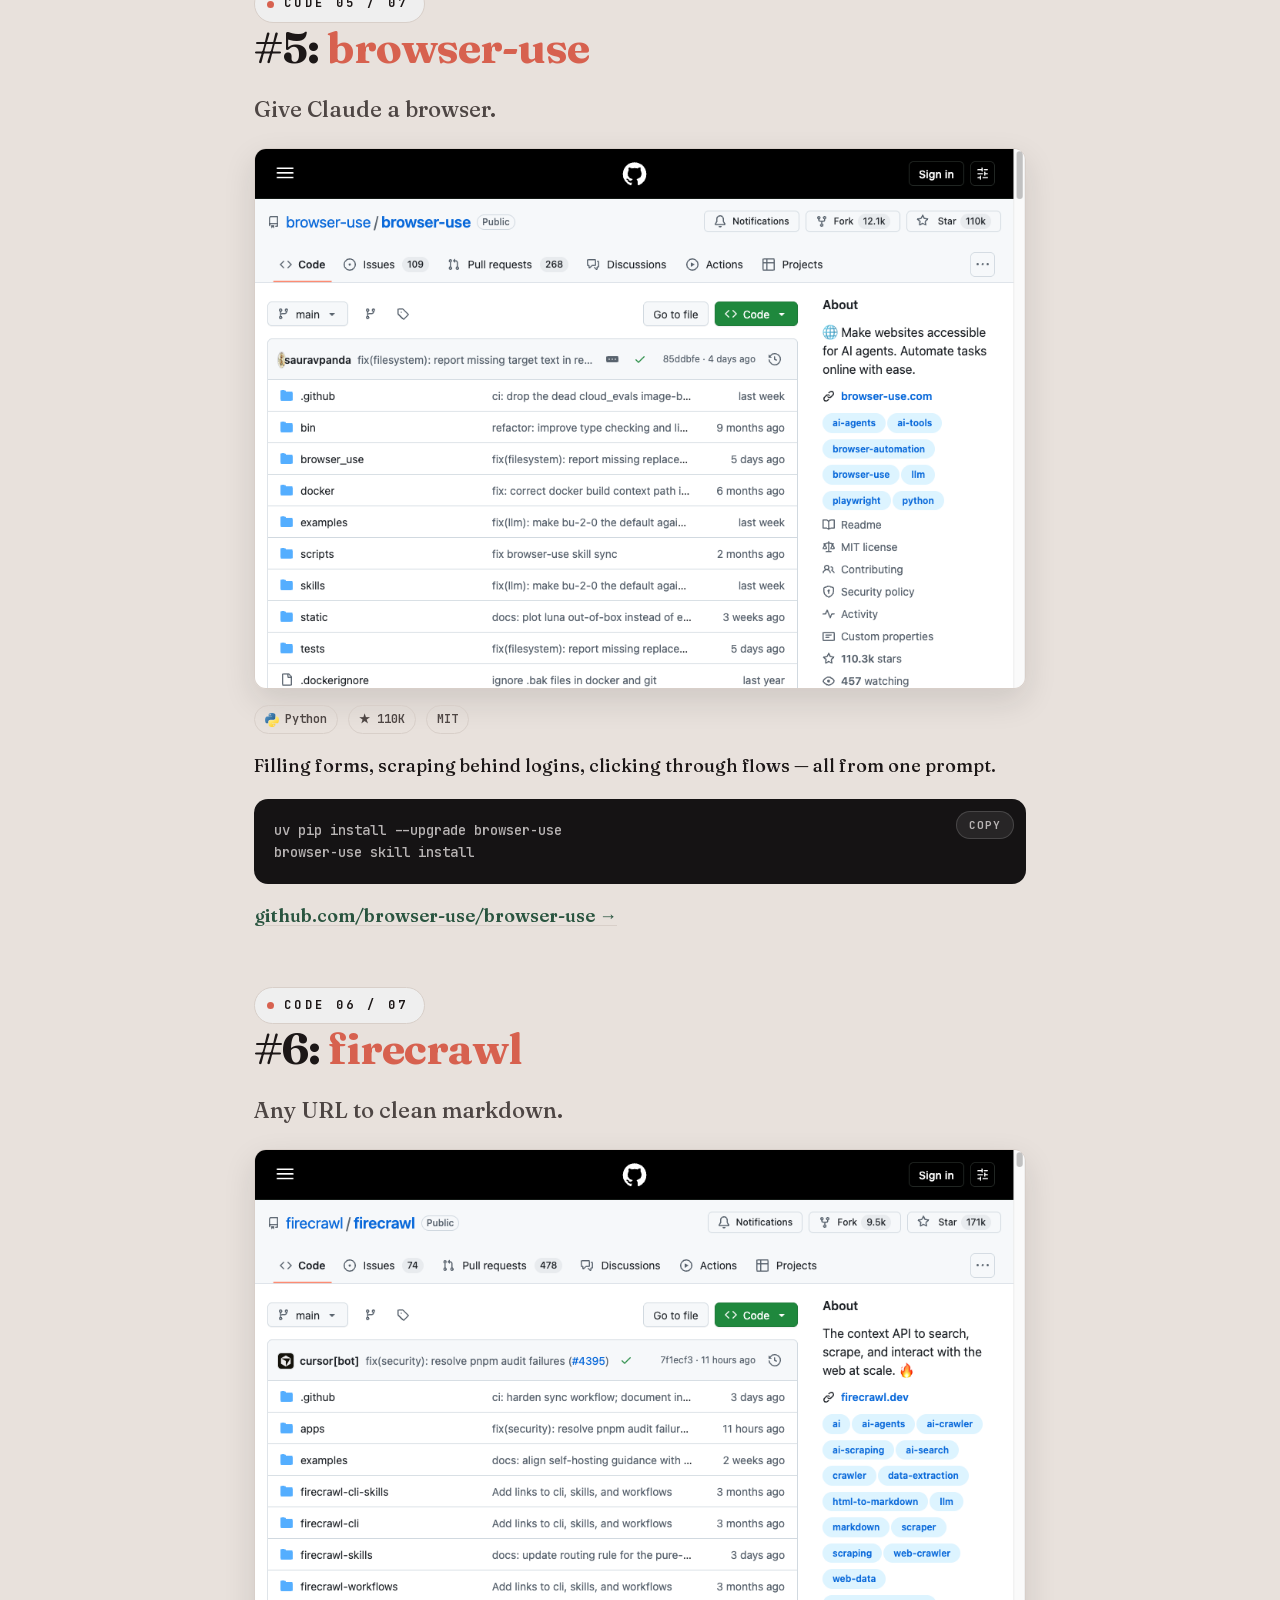
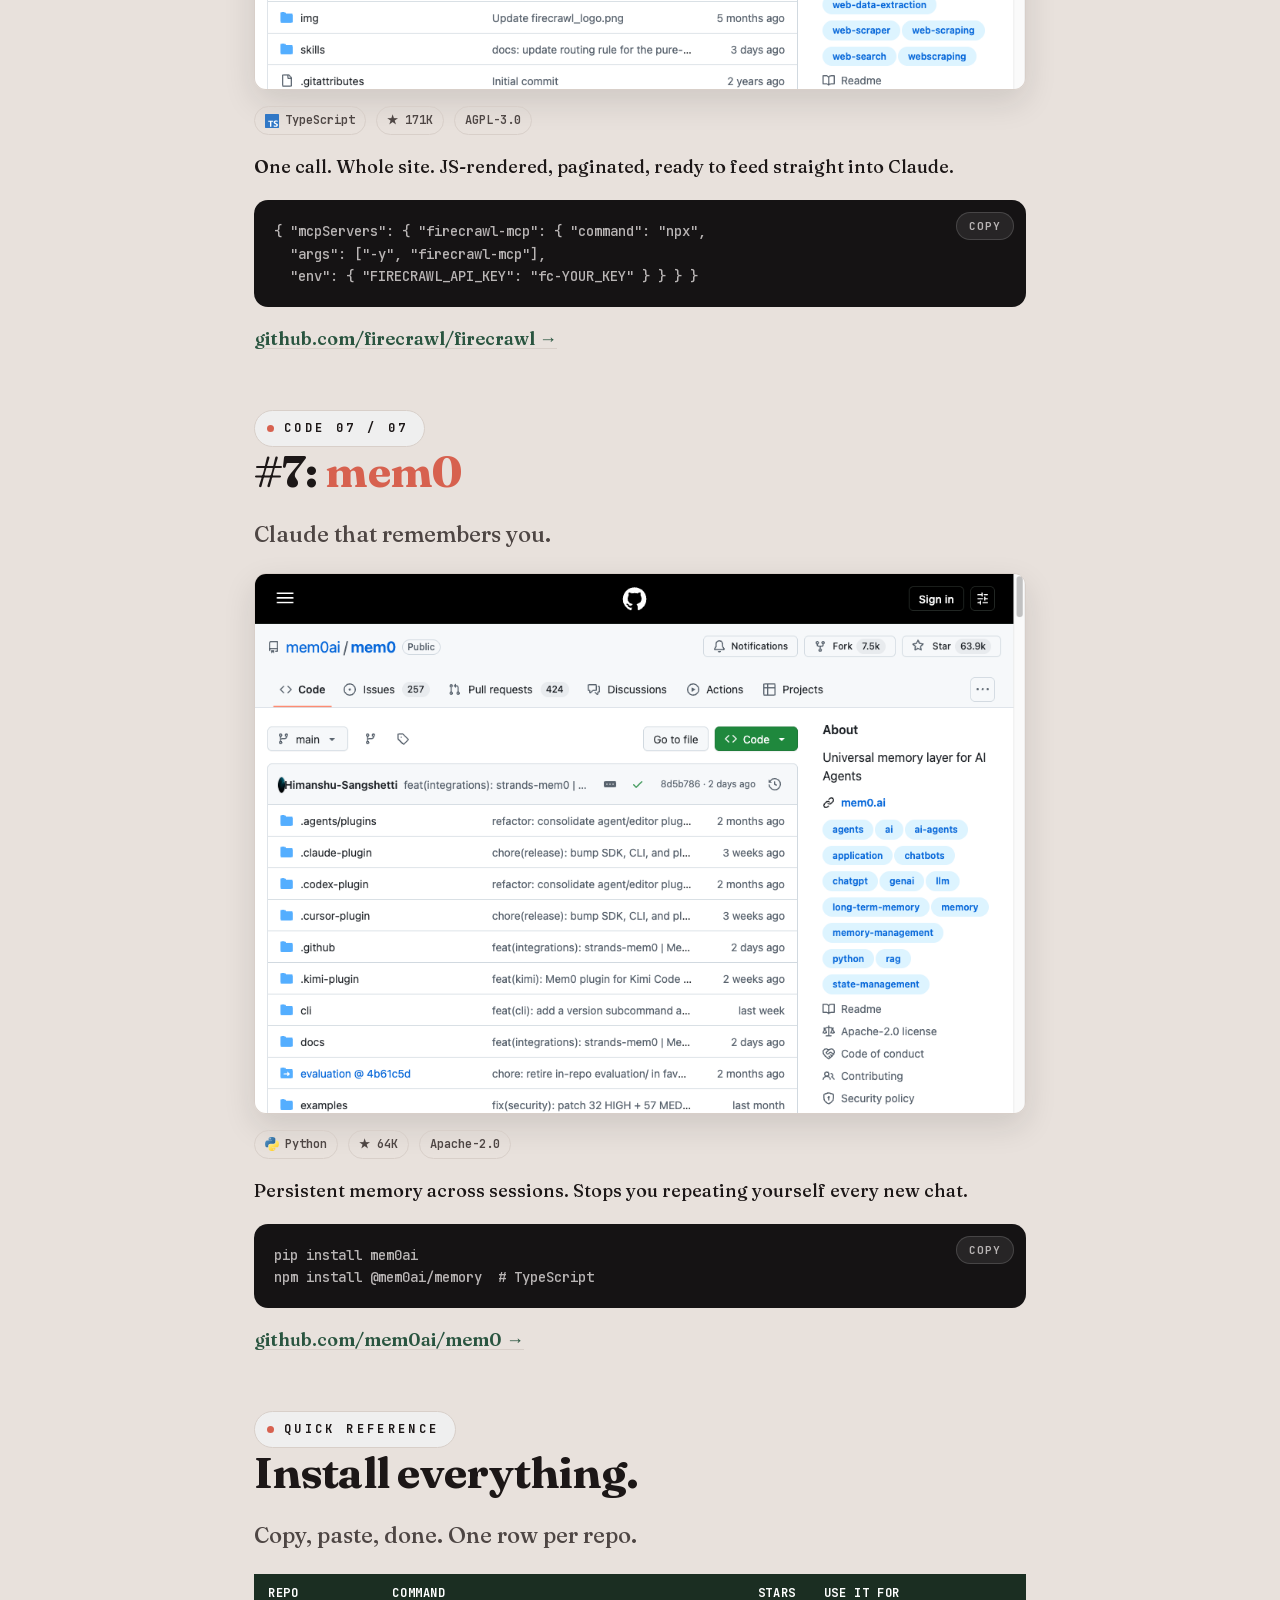
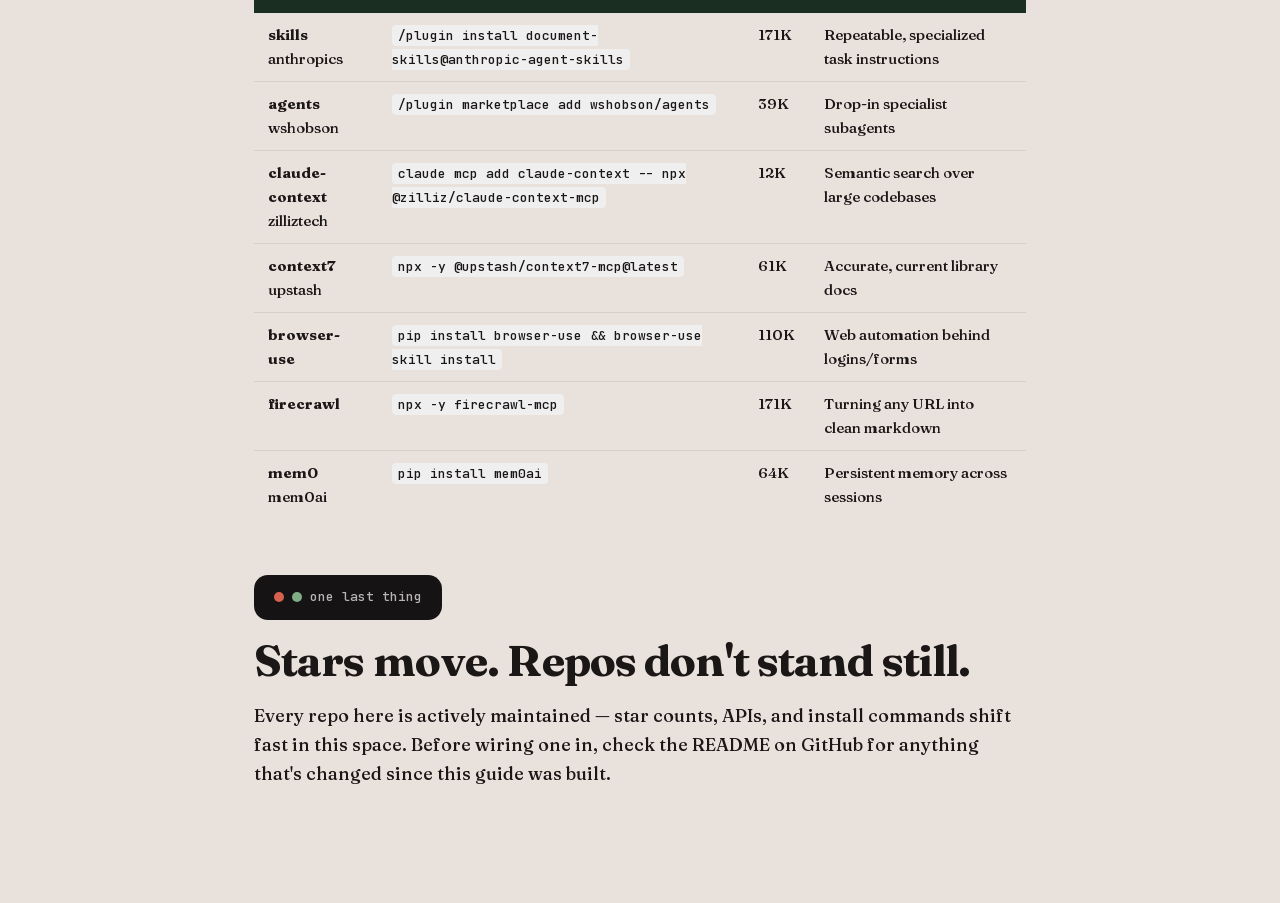
==== commit 8fd0acae: "Establish convention: real icon for every featured tool, not just hero tags Added the rule to CLAUDE" ====
--- a/claude-toolkit/index.html
+++ b/claude-toolkit/index.html
@@ -36,7 +36,7 @@
       <img src="assets/screenshots/anthropics-skills.png" alt="anthropics/skills repository on GitHub" loading="lazy">
     </div>
     <div style="display:flex; gap:10px; flex-wrap:wrap; margin:14px 0;">
-      <span class="tag">Python</span>
+      <span class="tag"><img src="../styles/icons/python.svg" alt="" width="14" height="14"> Python</span>
       <span class="tag">★ 171K</span>
       <span class="tag">MIT</span>
     </div>
@@ -59,7 +59,7 @@
       <img src="assets/screenshots/wshobson-agents.png" alt="wshobson/agents repository on GitHub" loading="lazy">
     </div>
     <div style="display:flex; gap:10px; flex-wrap:wrap; margin:14px 0;">
-      <span class="tag">Python</span>
+      <span class="tag"><img src="../styles/icons/python.svg" alt="" width="14" height="14"> Python</span>
       <span class="tag">★ 39K</span>
       <span class="tag">MIT</span>
     </div>
@@ -82,7 +82,7 @@
       <img src="assets/screenshots/zilliztech-claude-context.png" alt="zilliztech/claude-context repository on GitHub" loading="lazy">
     </div>
     <div style="display:flex; gap:10px; flex-wrap:wrap; margin:14px 0;">
-      <span class="tag">TypeScript</span>
+      <span class="tag"><img src="../styles/icons/typescript.svg" alt="" width="14" height="14"> TypeScript</span>
       <span class="tag">★ 12K</span>
       <span class="tag">MIT</span>
     </div>
@@ -106,7 +106,7 @@
       <img src="assets/screenshots/upstash-context7.png" alt="upstash/context7 repository on GitHub" loading="lazy">
     </div>
     <div style="display:flex; gap:10px; flex-wrap:wrap; margin:14px 0;">
-      <span class="tag">TypeScript</span>
+      <span class="tag"><img src="../styles/icons/typescript.svg" alt="" width="14" height="14"> TypeScript</span>
       <span class="tag">★ 61K</span>
       <span class="tag">MIT</span>
     </div>
@@ -128,7 +128,7 @@
       <img src="assets/screenshots/browser-use.png" alt="browser-use/browser-use repository on GitHub" loading="lazy">
     </div>
     <div style="display:flex; gap:10px; flex-wrap:wrap; margin:14px 0;">
-      <span class="tag">Python</span>
+      <span class="tag"><img src="../styles/icons/python.svg" alt="" width="14" height="14"> Python</span>
       <span class="tag">★ 110K</span>
       <span class="tag">MIT</span>
     </div>
@@ -150,7 +150,7 @@
       <img src="assets/screenshots/firecrawl.png" alt="firecrawl/firecrawl repository on GitHub" loading="lazy">
     </div>
     <div style="display:flex; gap:10px; flex-wrap:wrap; margin:14px 0;">
-      <span class="tag">TypeScript</span>
+      <span class="tag"><img src="../styles/icons/typescript.svg" alt="" width="14" height="14"> TypeScript</span>
       <span class="tag">★ 171K</span>
       <span class="tag">AGPL-3.0</span>
     </div>
@@ -173,7 +173,7 @@
       <img src="assets/screenshots/mem0.png" alt="mem0ai/mem0 repository on GitHub" loading="lazy">
     </div>
     <div style="display:flex; gap:10px; flex-wrap:wrap; margin:14px 0;">
-      <span class="tag">Python</span>
+      <span class="tag"><img src="../styles/icons/python.svg" alt="" width="14" height="14"> Python</span>
       <span class="tag">★ 64K</span>
       <span class="tag">Apache-2.0</span>
     </div>
